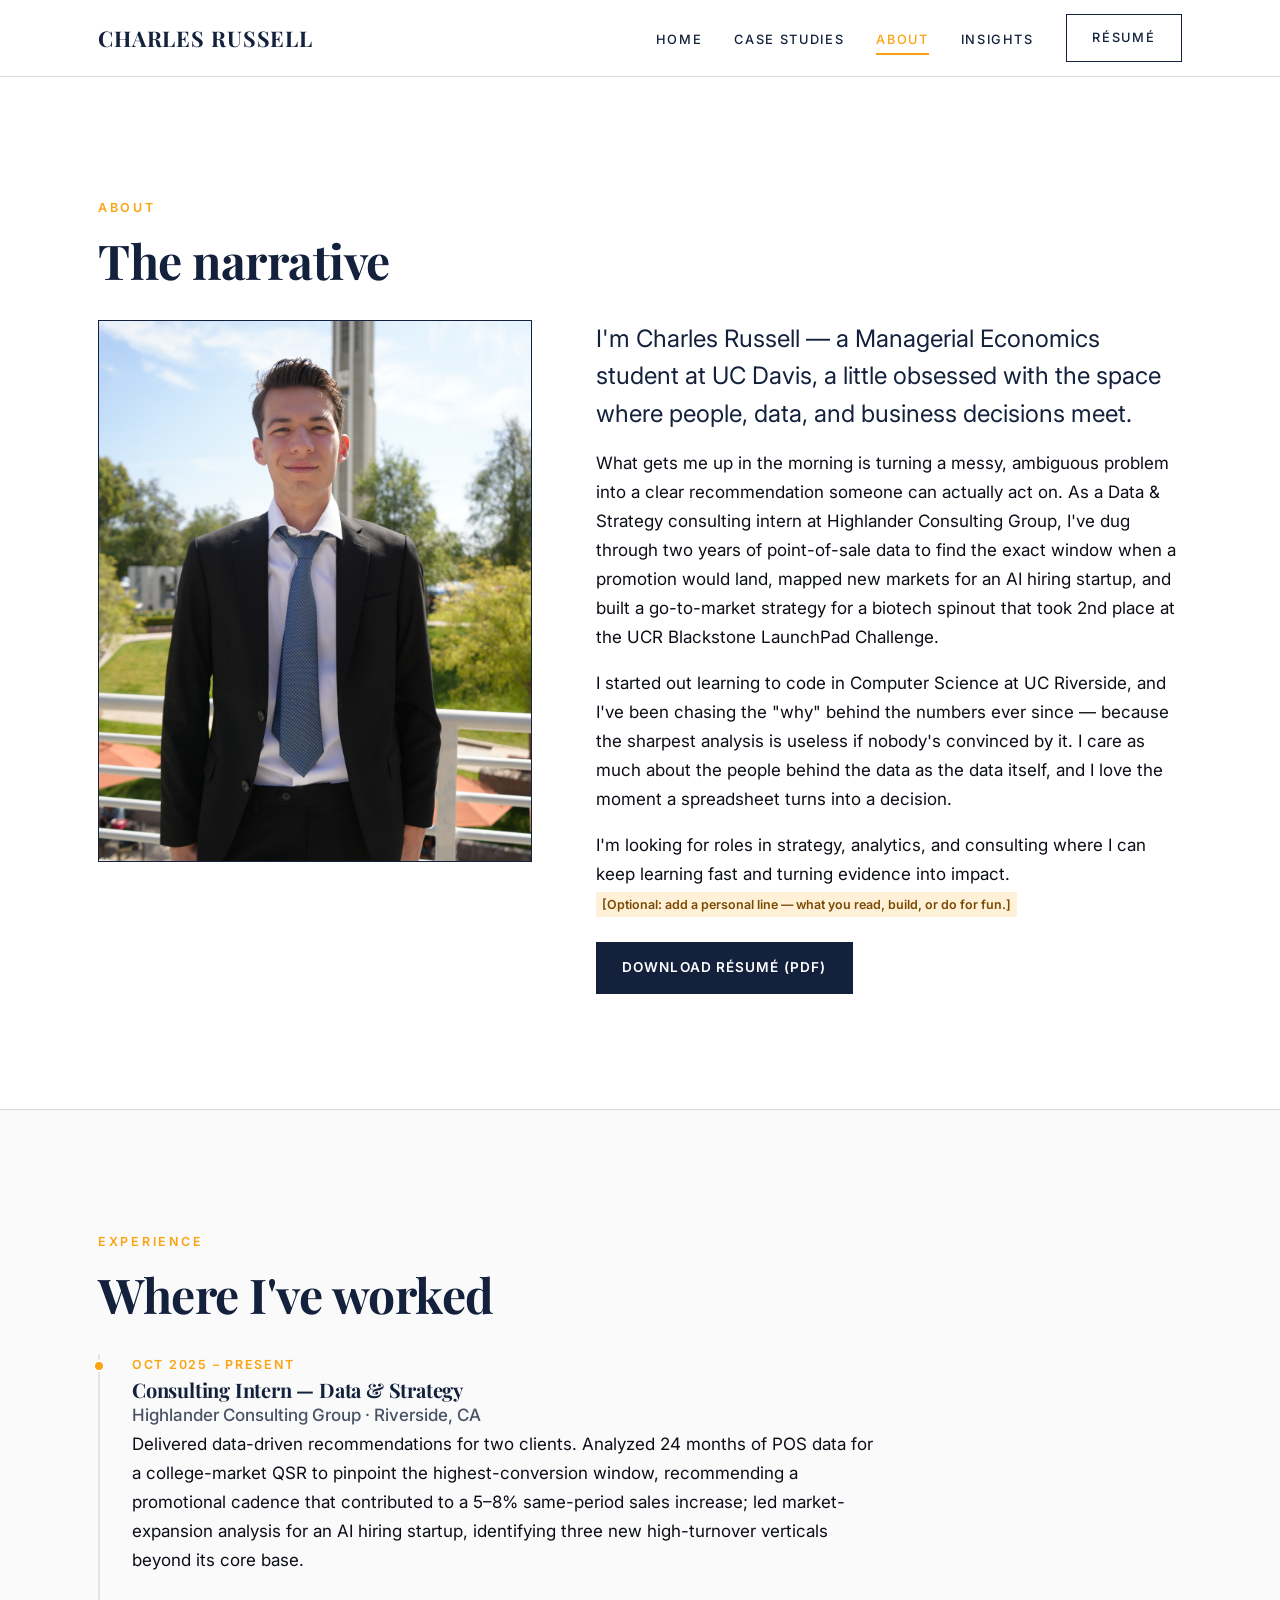
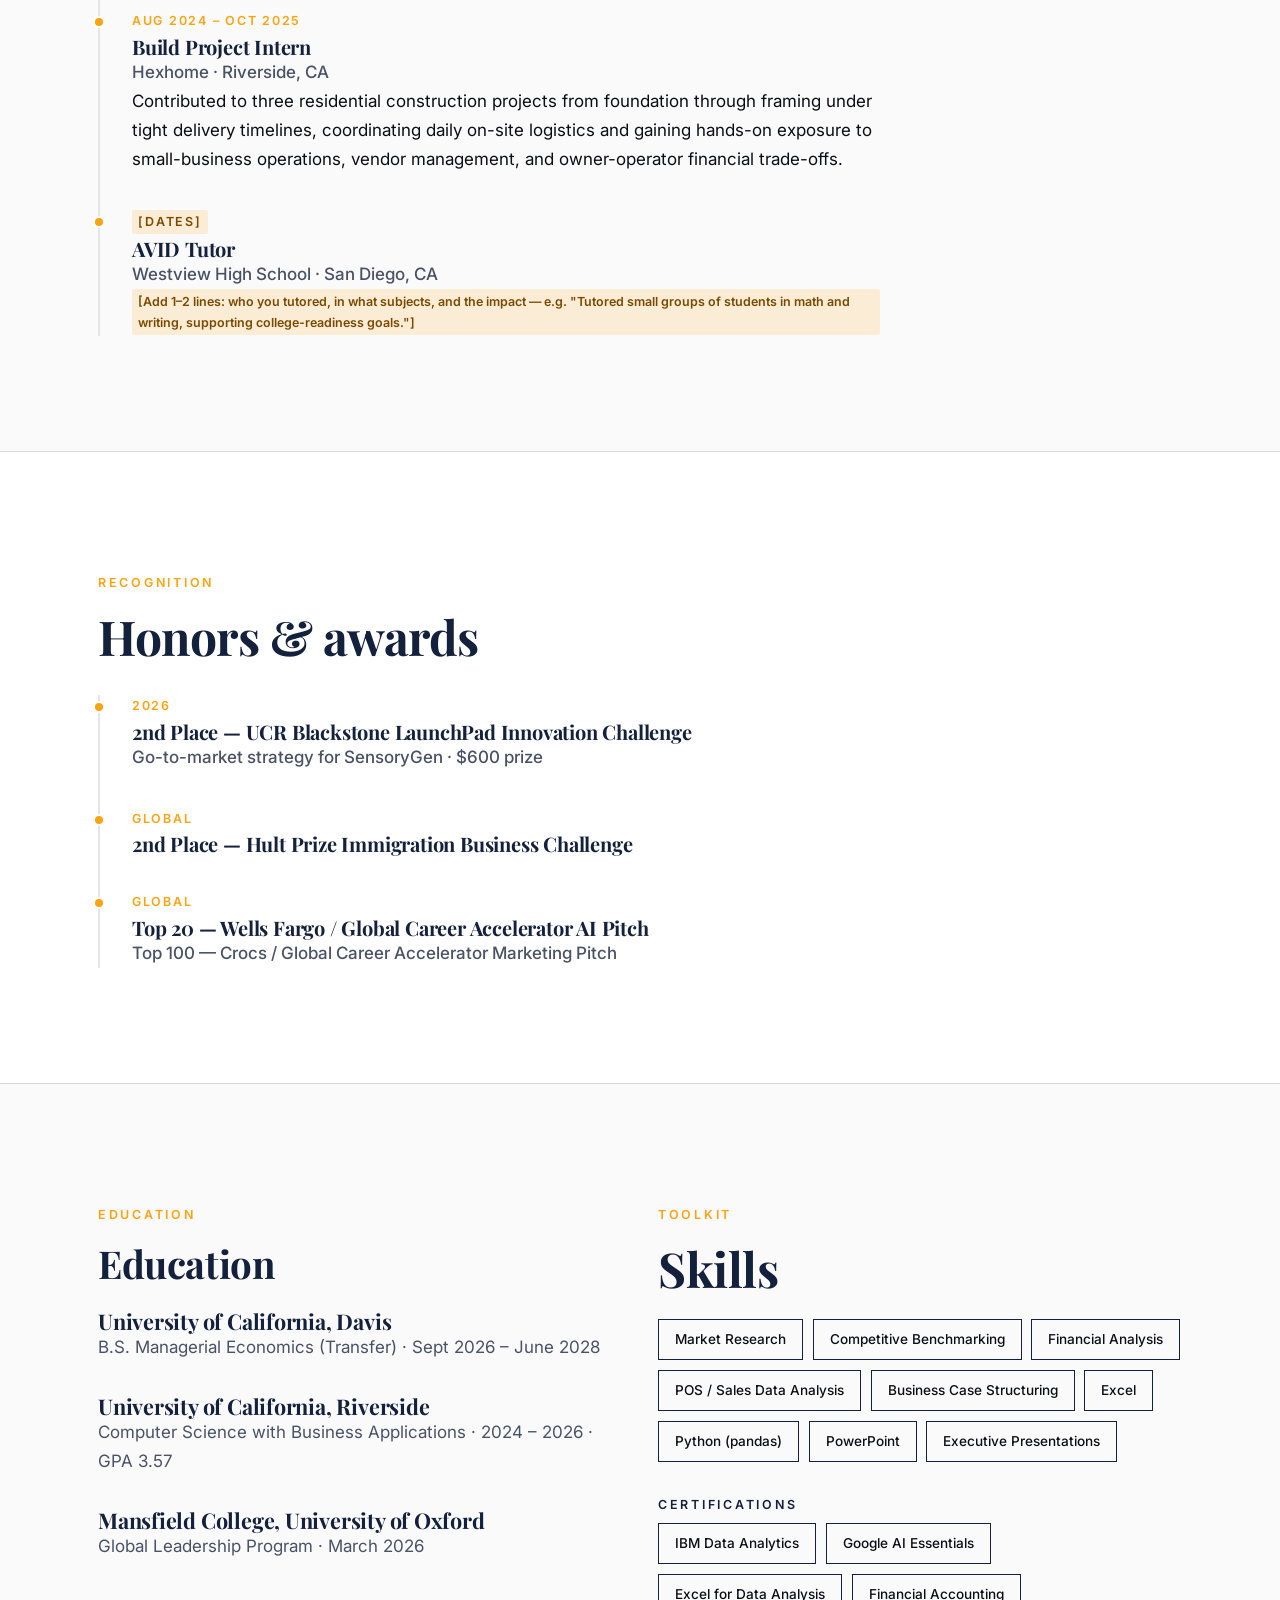
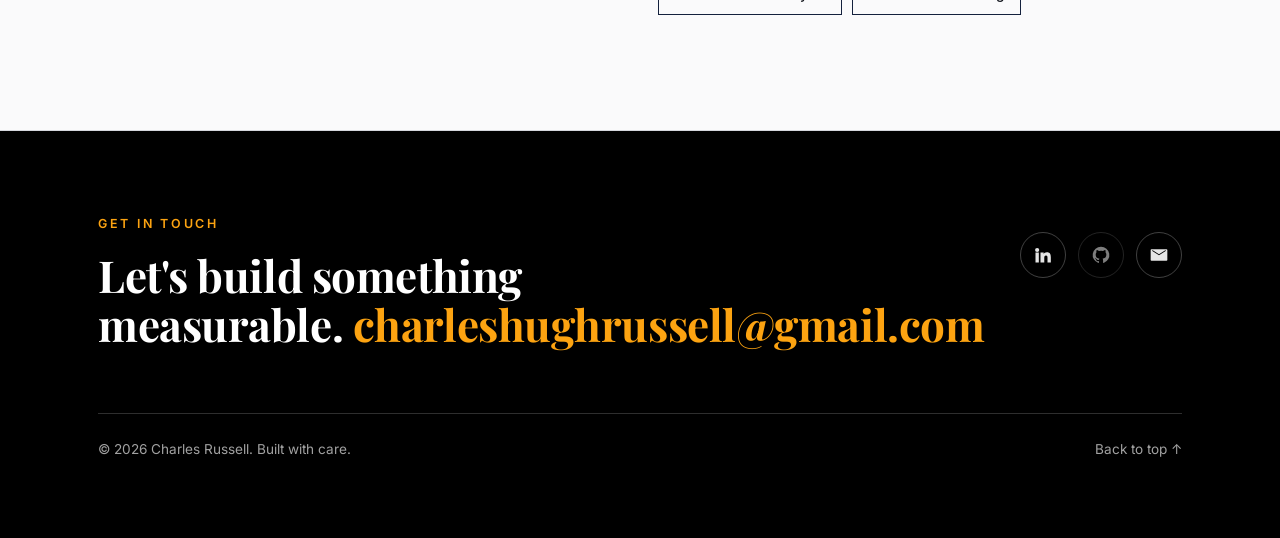
==== about.html @ db1b66bd "Build personal portfolio site Replace the GitHub Pages starter page with a multi-page personal portf" ====
<!doctype html>
<html lang="en">
<head>
  <meta charset="utf-8" />
  <meta name="viewport" content="width=device-width, initial-scale=1" />
  <title>About — Charles Russell</title>
  <meta name="description" content="The narrative behind Charles Russell: experience, education, honors, and skills across data and business strategy." />
  <link rel="preconnect" href="https://fonts.googleapis.com" />
  <link rel="preconnect" href="https://fonts.gstatic.com" crossorigin />
  <link href="https://fonts.googleapis.com/css2?family=Inter:wght@300;400;500;600;700&family=Playfair+Display:ital,wght@0,500;0,600;0,700;1,500;1,600&display=swap" rel="stylesheet" />
  <link rel="stylesheet" href="css/style.css" />
</head>
<body>
  <a class="skip-link" href="#main">Skip to content</a>

  <header class="site-header">
    <div class="container header-inner">
      <div class="site-title"><a href="index.html">Charles Russell</a></div>
      <button class="nav-toggle" aria-label="Toggle menu" aria-controls="main-nav" aria-expanded="false">
        <span></span><span></span><span></span>
      </button>
      <nav class="main-nav" id="main-nav" aria-label="Primary">
        <ul>
          <li><a href="index.html">Home</a></li>
          <li><a href="case-studies.html">Case Studies</a></li>
          <li><a href="about.html" aria-current="page">About</a></li>
          <li><a href="insights.html">Insights</a></li>
          <li><a class="btn btn--ghost" href="Charles-Russell-Resume.pdf" target="_blank" rel="noopener">Résumé</a></li>
        </ul>
      </nav>
    </div>
  </header>

  <main id="main">
    <section class="section">
      <div class="container">
        <span class="eyebrow">About</span>
        <h1 class="section-title">The narrative</h1>

        <div class="about-grid mt-4">
          <div class="about-photo">
            <img src="Headshot%20Image%20Website.JPG" alt="Portrait of Charles Russell" />
          </div>
          <div class="prose">
            <p class="lede">I'm Charles Russell — a Managerial Economics student at UC Davis, a little obsessed with the space where people, data, and business decisions meet.</p>
            <p>What gets me up in the morning is turning a messy, ambiguous problem into a clear recommendation someone can actually act on. As a Data &amp; Strategy consulting intern at Highlander Consulting Group, I've dug through two years of point-of-sale data to find the exact window when a promotion would land, mapped new markets for an AI hiring startup, and built a go-to-market strategy for a biotech spinout that took 2nd place at the UCR Blackstone LaunchPad Challenge.</p>
            <p>I started out learning to code in Computer Science at UC Riverside, and I've been chasing the "why" behind the numbers ever since — because the sharpest analysis is useless if nobody's convinced by it. I care as much about the people behind the data as the data itself, and I love the moment a spreadsheet turns into a decision.</p>
            <p>I'm looking for roles in strategy, analytics, and consulting where I can keep learning fast and turning evidence into impact. <span class="placeholder-note">[Optional: add a personal line — what you read, build, or do for fun.]</span></p>
            <div class="mt-3">
              <a class="btn" href="Charles-Russell-Resume.pdf" target="_blank" rel="noopener">Download Résumé (PDF)</a>
            </div>
          </div>
        </div>
      </div>
    </section>

    <!-- EXPERIENCE -->
    <section class="section section--alt">
      <div class="container">
        <span class="eyebrow">Experience</span>
        <h2 class="section-title">Where I've worked</h2>
        <div class="timeline mt-4">
          <div class="tl-item">
            <div class="tl-date">Oct 2025 – Present</div>
            <h3>Consulting Intern — Data &amp; Strategy</h3>
            <div class="org">Highlander Consulting Group · Riverside, CA</div>
            <p>Delivered data-driven recommendations for two clients. Analyzed 24 months of POS data for a college-market QSR to pinpoint the highest-conversion window, recommending a promotional cadence that contributed to a 5–8% same-period sales increase; led market-expansion analysis for an AI hiring startup, identifying three new high-turnover verticals beyond its core base.</p>
          </div>
          <div class="tl-item">
            <div class="tl-date">Aug 2024 – Oct 2025</div>
            <h3>Build Project Intern</h3>
            <div class="org">Hexhome · Riverside, CA</div>
            <p>Contributed to three residential construction projects from foundation through framing under tight delivery timelines, coordinating daily on-site logistics and gaining hands-on exposure to small-business operations, vendor management, and owner-operator financial trade-offs.</p>
          </div>
          <div class="tl-item">
            <div class="tl-date"><span class="placeholder-note">[Dates]</span></div>
            <h3>AVID Tutor</h3>
            <div class="org">Westview High School · San Diego, CA</div>
            <p><span class="placeholder-note">[Add 1–2 lines: who you tutored, in what subjects, and the impact — e.g. "Tutored small groups of students in math and writing, supporting college-readiness goals."]</span></p>
          </div>
        </div>
      </div>
    </section>

    <!-- HONORS -->
    <section class="section">
      <div class="container">
        <span class="eyebrow">Recognition</span>
        <h2 class="section-title">Honors &amp; awards</h2>
        <div class="timeline mt-4">
          <div class="tl-item">
            <div class="tl-date">2026</div>
            <h3>2nd Place — UCR Blackstone LaunchPad Innovation Challenge</h3>
            <div class="org">Go-to-market strategy for SensoryGen · $600 prize</div>
          </div>
          <div class="tl-item">
            <div class="tl-date">Global</div>
            <h3>2nd Place — Hult Prize Immigration Business Challenge</h3>
          </div>
          <div class="tl-item">
            <div class="tl-date">Global</div>
            <h3>Top 20 — Wells Fargo / Global Career Accelerator AI Pitch</h3>
            <div class="org">Top 100 — Crocs / Global Career Accelerator Marketing Pitch</div>
          </div>
        </div>
      </div>
    </section>

    <!-- EDUCATION + SKILLS -->
    <section class="section section--alt">
      <div class="container">
        <div class="grid-2">
          <div class="prose">
            <span class="eyebrow">Education</span>
            <h2 class="section-title">Education</h2>

            <h3 style="margin-top:1.5rem">University of California, Davis</h3>
            <p class="org" style="color:var(--muted)">B.S. Managerial Economics (Transfer) · Sept 2026 – June 2028</p>

            <h3>University of California, Riverside</h3>
            <p class="org" style="color:var(--muted)">Computer Science with Business Applications · 2024 – 2026 · GPA 3.57</p>

            <h3>Mansfield College, University of Oxford</h3>
            <p class="org" style="color:var(--muted)">Global Leadership Program · March 2026</p>
          </div>
          <div>
            <span class="eyebrow">Toolkit</span>
            <h2 class="section-title">Skills</h2>
            <div class="skills mt-3">
              <span class="skill-chip">Market Research</span>
              <span class="skill-chip">Competitive Benchmarking</span>
              <span class="skill-chip">Financial Analysis</span>
              <span class="skill-chip">POS / Sales Data Analysis</span>
              <span class="skill-chip">Business Case Structuring</span>
              <span class="skill-chip">Excel</span>
              <span class="skill-chip">Python (pandas)</span>
              <span class="skill-chip">PowerPoint</span>
              <span class="skill-chip">Executive Presentations</span>
            </div>
            <p class="eyebrow eyebrow--navy mt-4" style="margin-bottom:0.5rem">Certifications</p>
            <div class="skills">
              <span class="skill-chip">IBM Data Analytics</span>
              <span class="skill-chip">Google AI Essentials</span>
              <span class="skill-chip">Excel for Data Analysis</span>
              <span class="skill-chip">Financial Accounting</span>
            </div>
          </div>
        </div>
      </div>
    </section>
  </main>

  <footer class="site-footer">
    <div class="container">
      <div class="footer-top">
        <div class="footer-cta">
          <span class="eyebrow">Get in touch</span>
          <h2>Let's build something<br />measurable. <a href="mailto:charleshughrussell@gmail.com">charleshughrussell@gmail.com</a></h2>
        </div>
        <div>
          <nav class="social" aria-label="Social links">
            <a href="https://www.linkedin.com/in/charleshrussell" aria-label="LinkedIn" target="_blank" rel="noopener">
              <svg viewBox="0 0 24 24" fill="currentColor" aria-hidden="true"><path d="M4.98 3.5a2.5 2.5 0 1 1 0 5 2.5 2.5 0 0 1 0-5ZM3 9h4v12H3V9Zm6 0h3.8v1.7h.05c.53-1 1.83-2.05 3.77-2.05 4.03 0 4.78 2.65 4.78 6.1V21h-4v-5.4c0-1.29-.02-2.95-1.8-2.95-1.8 0-2.08 1.4-2.08 2.85V21H9V9Z"/></svg>
            </a>
            <span class="social-static" role="img" aria-label="GitHub">
              <svg viewBox="0 0 24 24" fill="currentColor" aria-hidden="true"><path d="M12 2a10 10 0 0 0-3.16 19.49c.5.09.68-.22.68-.48v-1.7c-2.78.6-3.37-1.34-3.37-1.34-.46-1.16-1.11-1.47-1.11-1.47-.91-.62.07-.6.07-.6 1 .07 1.53 1.03 1.53 1.03.9 1.53 2.34 1.09 2.91.83.09-.65.35-1.09.63-1.34-2.22-.25-4.55-1.11-4.55-4.94 0-1.09.39-1.98 1.03-2.68-.1-.25-.45-1.27.1-2.65 0 0 .84-.27 2.75 1.02a9.56 9.56 0 0 1 5 0c1.91-1.29 2.75-1.02 2.75-1.02.55 1.38.2 2.4.1 2.65.64.7 1.03 1.59 1.03 2.68 0 3.84-2.34 4.69-4.57 4.94.36.31.68.92.68 1.85v2.74c0 .27.18.58.69.48A10 10 0 0 0 12 2Z"/></svg>
            </span>
            <a href="mailto:charleshughrussell@gmail.com" aria-label="Email">
              <svg viewBox="0 0 24 24" fill="currentColor" aria-hidden="true"><path d="M3 5h18a1 1 0 0 1 1 1v12a1 1 0 0 1-1 1H3a1 1 0 0 1-1-1V6a1 1 0 0 1 1-1Zm9 7.4 8-5.2V6l-8 5.2L4 6v1.2l8 5.2Z"/></svg>
            </a>
          </nav>
        </div>
      </div>
      <div class="footer-bottom">
        <span>&copy; <span id="year">2026</span> Charles Russell. Built with care.</span>
        <a href="#main">Back to top &#8593;</a>
      </div>
    </div>
  </footer>

  <script src="js/main.js"></script>
  <script>document.getElementById("year").textContent = new Date().getFullYear();</script>
</body>
</html>
---- css/style.css ----
/* ============================================================
   PERSONAL WEBSITE — Design System
   Palette:  #000000 black · #14213D oxford navy · #FCA311 amber
             #E5E5E5 platinum · #FFFFFF white
   Type:     Playfair Display (headings) · Inter (body)
   Aesthetic: minimalist · high-contrast · 1px borders · whitespace
   ============================================================ */

/* ---------- Tokens ---------- */
:root {
  --black:    #000000;
  --navy:     #14213D;
  --amber:    #FCA311;
  --platinum: #E5E5E5;
  --white:    #FFFFFF;

  --ink:      #0B0E16;          /* body text */
  --muted:    #4A5266;          /* secondary text */
  --line:     rgba(20, 33, 61, 0.16);  /* hairline borders */
  --line-strong: var(--navy);
  --bg:       var(--white);
  --bg-alt:   #FAFAFB;

  --serif: "Playfair Display", Georgia, "Times New Roman", serif;
  --sans:  "Inter", -apple-system, BlinkMacSystemFont, "Segoe UI", Roboto, sans-serif;

  --container: 1180px;
  --gutter: clamp(1.25rem, 4vw, 3rem);

  --z-header: 50;
  --z-overlay: 40;

  --ease: cubic-bezier(0.22, 0.61, 0.36, 1);
}

/* ---------- Reset ---------- */
*, *::before, *::after { box-sizing: border-box; }
* { margin: 0; }
html { -webkit-text-size-adjust: 100%; scroll-behavior: smooth; }

body {
  font-family: var(--sans);
  font-size: 1.0625rem;
  line-height: 1.7;
  color: var(--ink);
  background: var(--bg);
  -webkit-font-smoothing: antialiased;
  text-rendering: optimizeLegibility;
}

img { display: block; max-width: 100%; height: auto; }
a { color: inherit; text-decoration: none; }

h1, h2, h3, h4 {
  font-family: var(--serif);
  color: var(--navy);
  line-height: 1.12;
  font-weight: 700;
  letter-spacing: -0.01em;
}

p { max-width: 68ch; }

::selection { background: var(--amber); color: var(--navy); }

/* ---------- Accessibility ---------- */
a:focus-visible,
button:focus-visible,
input:focus-visible,
.btn:focus-visible {
  outline: 2px solid var(--amber);
  outline-offset: 3px;
}

.skip-link {
  position: absolute;
  left: -999px;
  top: 0;
  background: var(--navy);
  color: var(--white);
  padding: 0.75rem 1.25rem;
  z-index: 100;
}
.skip-link:focus { left: 0; }

@media (prefers-reduced-motion: reduce) {
  *, *::before, *::after {
    animation-duration: 0.001ms !important;
    transition-duration: 0.001ms !important;
    scroll-behavior: auto !important;
  }
}

/* ---------- Layout ---------- */
.container {
  width: 100%;
  max-width: var(--container);
  margin-inline: auto;
  padding-inline: var(--gutter);
}

.section { padding-block: clamp(4rem, 9vw, 8rem); }
.section--tight { padding-block: clamp(3rem, 6vw, 5rem); }
.section--alt { background: var(--bg-alt); border-block: 1px solid var(--line); }

.eyebrow {
  font-family: var(--sans);
  font-size: 0.78rem;
  font-weight: 600;
  letter-spacing: 0.22em;
  text-transform: uppercase;
  color: var(--amber);
  margin-bottom: 1rem;
  display: inline-block;
}
.eyebrow--navy { color: var(--navy); }

.section-title { font-size: clamp(1.9rem, 4.2vw, 3rem); }
.section-intro { color: var(--muted); margin-top: 1rem; font-size: 1.125rem; }

.lede { font-size: clamp(1.15rem, 2.2vw, 1.5rem); line-height: 1.55; color: var(--navy); }

/* ---------- Buttons ---------- */
.btn {
  display: inline-flex;
  align-items: center;
  gap: 0.5rem;
  min-height: 48px;
  padding: 0.85rem 1.6rem;
  font-family: var(--sans);
  font-size: 0.85rem;
  font-weight: 600;
  letter-spacing: 0.08em;
  text-transform: uppercase;
  cursor: pointer;
  border: 1px solid var(--navy);
  background: var(--navy);
  color: var(--white);
  transition: background 0.2s var(--ease), color 0.2s var(--ease), border-color 0.2s var(--ease);
}
.btn:hover { background: var(--amber); border-color: var(--amber); color: var(--navy); }

.btn--ghost { background: transparent; color: var(--navy); }
.btn--ghost:hover { background: var(--navy); color: var(--white); border-color: var(--navy); }

.btn--on-dark { border-color: var(--white); background: transparent; color: var(--white); }
.btn--on-dark:hover { background: var(--amber); border-color: var(--amber); color: var(--navy); }

.text-link {
  font-weight: 600;
  color: var(--navy);
  border-bottom: 2px solid var(--amber);
  padding-bottom: 1px;
  transition: color 0.2s var(--ease);
}
.text-link:hover { color: var(--amber); }
.text-link::after { content: " \2192"; }

/* ============================================================
   HEADER / NAV
   ============================================================ */
.site-header {
  position: sticky;
  top: 0;
  z-index: var(--z-header);
  background: rgba(255, 255, 255, 0.9);
  backdrop-filter: saturate(140%) blur(10px);
  border-bottom: 1px solid var(--line);
}
.header-inner {
  display: flex;
  align-items: center;
  justify-content: space-between;
  gap: 2rem;
  min-height: 76px;
}
.site-title {
  font-family: var(--serif);
  font-size: 1.35rem;
  font-weight: 700;
  letter-spacing: 0.04em;
  text-transform: uppercase;
  color: var(--navy);
}
.site-title a { display: inline-block; }

.main-nav { display: flex; align-items: center; gap: clamp(1rem, 2.5vw, 2.25rem); }
.main-nav ul {
  list-style: none;
  display: flex;
  gap: clamp(1rem, 2.5vw, 2.25rem);
  padding: 0;
  align-items: center;
}
.main-nav a {
  font-size: 0.8rem;
  font-weight: 500;
  letter-spacing: 0.13em;
  text-transform: uppercase;
  color: var(--navy);
  padding-block: 0.5rem;
  position: relative;
  transition: color 0.2s var(--ease);
}
.main-nav a::after {
  content: "";
  position: absolute;
  left: 0; bottom: 0;
  width: 0; height: 2px;
  background: var(--amber);
  transition: width 0.22s var(--ease);
}
.main-nav a:hover::after,
.main-nav a[aria-current="page"]::after { width: 100%; }
.main-nav a[aria-current="page"] { color: var(--amber); }

.nav-toggle {
  display: none;
  flex-direction: column;
  justify-content: center;
  gap: 5px;
  width: 48px; height: 48px;
  background: transparent;
  border: 1px solid var(--line);
  cursor: pointer;
}
.nav-toggle span { display: block; height: 2px; width: 22px; margin-inline: auto; background: var(--navy); transition: transform 0.2s var(--ease), opacity 0.2s var(--ease); }

@media (max-width: 860px) {
  .nav-toggle { display: flex; }
  .main-nav {
    position: fixed;
    inset: 76px 0 auto 0;
    flex-direction: column;
    align-items: stretch;
    gap: 0;
    background: var(--white);
    border-bottom: 1px solid var(--line);
    padding: 1rem var(--gutter) 1.5rem;
    transform: translateY(-120%);
    transition: transform 0.28s var(--ease);
    z-index: var(--z-header);
  }
  .main-nav[data-open="true"] { transform: translateY(0); }
  .main-nav ul { flex-direction: column; align-items: stretch; gap: 0; width: 100%; }
  .main-nav li { border-bottom: 1px solid var(--line); }
  .main-nav a { display: block; padding: 1rem 0; }
  .main-nav .btn { margin-top: 1rem; justify-content: center; }
}

/* ============================================================
   HERO (photo-rich)
   ============================================================ */
.hero {
  position: relative;
  min-height: min(88vh, 820px);
  display: grid;
  place-items: center;
  text-align: center;
  color: var(--white);
  background:
    linear-gradient(180deg, rgba(20,33,61,0.72) 0%, rgba(0,0,0,0.78) 100%),
    url("../hero.jpg") center/cover no-repeat;
}
.hero-inner { padding-block: 5rem; max-width: 960px; }
.hero-wave { font-size: 1.5rem; letter-spacing: 0.6rem; margin-bottom: 1.25rem; }
.hero h1 {
  color: var(--white);
  font-size: clamp(2.6rem, 8vw, 6rem);
  letter-spacing: -0.02em;
  text-transform: uppercase;
}
.hero .descriptors { margin-top: 2rem; display: grid; gap: 1.1rem; }
.hero .descriptors p {
  max-width: none;
  font-family: var(--serif);
  font-style: italic;
  font-size: clamp(1rem, 2.4vw, 1.5rem);
  color: rgba(255,255,255,0.92);
}
.hero .descriptors .amber { color: var(--amber); font-style: normal; }
.hero-cta { margin-top: 2.75rem; display: flex; gap: 1rem; justify-content: center; flex-wrap: wrap; }
.scroll-cue {
  position: absolute;
  bottom: 1.5rem; left: 50%;
  transform: translateX(-50%);
  font-size: 0.7rem;
  letter-spacing: 0.25em;
  text-transform: uppercase;
  color: rgba(255,255,255,0.7);
}

/* ============================================================
   IMPACT RIBBON (metrics)
   ============================================================ */
.impact {
  background: var(--navy);
  color: var(--white);
}
.impact-grid {
  display: grid;
  grid-template-columns: repeat(3, 1fr);
}
.impact-item {
  padding: clamp(2.25rem, 5vw, 3.5rem) clamp(1rem, 3vw, 2.5rem);
  text-align: center;
  border-left: 1px solid rgba(255,255,255,0.16);
}
.impact-item:first-child { border-left: 0; }
.impact-num {
  font-family: var(--serif);
  font-size: clamp(2.4rem, 6vw, 3.6rem);
  font-weight: 700;
  color: var(--amber);
  line-height: 1;
}
.impact-label {
  margin-top: 0.75rem;
  font-size: 0.8rem;
  letter-spacing: 0.14em;
  text-transform: uppercase;
  color: rgba(255,255,255,0.85);
}
@media (max-width: 680px) {
  .impact-grid { grid-template-columns: 1fr; }
  .impact-item { border-left: 0; border-top: 1px solid rgba(255,255,255,0.16); }
  .impact-item:first-child { border-top: 0; }
}

/* ============================================================
   PROJECT GRID
   ============================================================ */
.grid-2 { display: grid; grid-template-columns: repeat(2, 1fr); gap: clamp(1.5rem, 3vw, 2.25rem); }
.grid-3 { display: grid; grid-template-columns: repeat(3, 1fr); gap: clamp(1.5rem, 3vw, 2.25rem); }

.card {
  display: flex;
  flex-direction: column;
  border: 1px solid var(--line-strong);
  background: var(--white);
  transition: transform 0.25s var(--ease), box-shadow 0.25s var(--ease);
}
.card:hover { transform: translateY(-4px); box-shadow: 10px 10px 0 var(--navy); }
.card-media { aspect-ratio: 16 / 10; overflow: hidden; border-bottom: 1px solid var(--line-strong); }
.card-media img { width: 100%; height: 100%; object-fit: cover; transition: transform 0.4s var(--ease); }
.card:hover .card-media img { transform: scale(1.04); }
.card-body { padding: clamp(1.5rem, 3vw, 2.25rem); display: flex; flex-direction: column; gap: 0.75rem; flex: 1; }
.card-tag {
  font-size: 0.72rem; font-weight: 600; letter-spacing: 0.16em; text-transform: uppercase;
  color: var(--amber);
}
.card-title { font-size: 1.5rem; }
.card-outcome { color: var(--muted); }
.card-foot { margin-top: auto; padding-top: 0.5rem; }

@media (max-width: 720px) {
  .grid-2, .grid-3 { grid-template-columns: 1fr; }
}

/* Section header w/ link on the right */
.section-head {
  display: flex;
  align-items: flex-end;
  justify-content: space-between;
  gap: 1.5rem;
  margin-bottom: clamp(2rem, 4vw, 3rem);
  flex-wrap: wrap;
}

/* ============================================================
   FOOTER
   ============================================================ */
.site-footer {
  background: var(--black);
  color: var(--platinum);
  padding-block: clamp(3rem, 6vw, 5rem);
}
.footer-top { display: flex; justify-content: space-between; gap: 2rem; flex-wrap: wrap; align-items: flex-start; }
.footer-cta h2 { color: var(--white); font-size: clamp(1.8rem, 4vw, 2.75rem); }
.footer-cta a { color: var(--amber); }
.social { display: flex; gap: 0.75rem; margin-top: 1.5rem; }
.social a,
.social .social-static {
  display: grid; place-items: center;
  width: 46px; height: 46px;
  border: 1px solid rgba(255,255,255,0.25);
  border-radius: 50%;
  color: var(--platinum);
  transition: background 0.2s var(--ease), color 0.2s var(--ease), border-color 0.2s var(--ease);
}
.social a:hover { background: var(--amber); border-color: var(--amber); color: var(--navy); }
.social .social-static { opacity: 0.55; }  /* icon shown, not linked */
.social svg { width: 20px; height: 20px; }
.footer-bottom {
  margin-top: clamp(2.5rem, 5vw, 4rem);
  padding-top: 1.5rem;
  border-top: 1px solid rgba(255,255,255,0.18);
  display: flex; justify-content: space-between; gap: 1rem; flex-wrap: wrap;
  font-size: 0.85rem; color: rgba(229,229,229,0.7);
}

/* ============================================================
   CASE STUDY (McKinsey-deck format)
   ============================================================ */
.cs-hero { background: var(--navy); color: var(--white); padding-block: clamp(3.5rem, 7vw, 6rem); }
.cs-hero .eyebrow { color: var(--amber); }
.cs-hero h1 { color: var(--white); font-size: clamp(2.2rem, 5.5vw, 4rem); max-width: 18ch; }
.cs-hero .lede { color: rgba(255, 255, 255, 0.9); }  /* override navy .lede so it reads on the dark header */
.cs-meta {
  margin-top: 2.5rem;
  display: grid;
  grid-template-columns: repeat(4, 1fr);
  border-top: 1px solid rgba(255,255,255,0.2);
}
.cs-meta div { padding: 1.5rem 1.25rem 0 0; border-right: 1px solid rgba(255,255,255,0.12); padding-left: 1.25rem; }
.cs-meta div:first-child { padding-left: 0; }
.cs-meta div:last-child { border-right: 0; }
.cs-meta dt { font-size: 0.72rem; letter-spacing: 0.16em; text-transform: uppercase; color: var(--amber); }
.cs-meta dd { margin: 0.4rem 0 0; font-weight: 500; }
@media (max-width: 720px) {
  .cs-meta { grid-template-columns: 1fr 1fr; }
  .cs-meta div { border-right: 0; padding-left: 0; }
}

.exec-summary {
  border: 1px solid var(--line-strong);
  border-left: 4px solid var(--amber);
  background: var(--bg-alt);
  padding: clamp(1.75rem, 4vw, 2.75rem);
}
.exec-summary .eyebrow { color: var(--navy); }

.prose h2 { font-size: clamp(1.6rem, 3.6vw, 2.4rem); margin-top: 0; }
.prose h3 { font-size: 1.35rem; margin-top: 2rem; }
.prose p + p { margin-top: 1.1rem; }
.prose ul { margin: 1rem 0; padding-left: 1.25rem; }
.prose li { margin-bottom: 0.6rem; }
.cs-block { margin-top: clamp(3rem, 6vw, 5rem); }

/* Phase timeline */
.phases { display: grid; grid-template-columns: repeat(3, 1fr); gap: 0; border: 1px solid var(--line-strong); }
.phase { padding: clamp(1.5rem, 3vw, 2rem); border-right: 1px solid var(--line-strong); position: relative; }
.phase:last-child { border-right: 0; }
.phase-num {
  font-family: var(--serif); font-size: 2rem; color: var(--amber); line-height: 1;
}
.phase h4 { margin-top: 0.5rem; font-size: 1.1rem; }
.phase p { font-size: 0.95rem; color: var(--muted); margin-top: 0.4rem; }
@media (max-width: 720px) {
  .phases { grid-template-columns: 1fr; }
  .phase { border-right: 0; border-bottom: 1px solid var(--line-strong); }
  .phase:last-child { border-bottom: 0; }
}

/* Insight: side-by-side data + recommendation */
.split { display: grid; grid-template-columns: 1fr 1fr; gap: clamp(1.5rem, 4vw, 3rem); align-items: center; }
.split--reverse > :first-child { order: 2; }
.data-figure {
  border: 1px solid var(--line-strong);
  background: var(--bg-alt);
  padding: 1.5rem;
}
.data-figure figcaption { margin-top: 1rem; font-size: 0.85rem; color: var(--muted); text-align: center; }
@media (max-width: 760px) {
  .split { grid-template-columns: 1fr; }
  .split--reverse > :first-child { order: 0; }
}

/* Simple CSS bar chart (placeholder data viz) */
.bars { display: flex; align-items: flex-end; gap: 0.9rem; height: 200px; }
.bars .bar { flex: 1; background: var(--platinum); position: relative; display: flex; align-items: flex-end; justify-content: center; }
.bars .bar > span { position: absolute; top: -1.5rem; font-size: 0.8rem; font-weight: 600; color: var(--navy); }
.bars .bar small { padding-bottom: 0.4rem; font-size: 0.7rem; color: var(--muted); }
.bars .bar.is-key { background: var(--amber); }

/* ============================================================
   ABOUT
   ============================================================ */
.about-grid { display: grid; grid-template-columns: 0.85fr 1.15fr; gap: clamp(2rem, 5vw, 4rem); align-items: start; }
.about-photo { border: 1px solid var(--line-strong); }
.about-photo img { width: 100%; aspect-ratio: 4/5; object-fit: cover; }
@media (max-width: 820px) { .about-grid { grid-template-columns: 1fr; } .about-photo { max-width: 360px; } }

.timeline { border-left: 2px solid var(--platinum); padding-left: 2rem; display: grid; gap: 2.25rem; }
.tl-item { position: relative; }
.tl-item::before {
  content: ""; position: absolute; left: calc(-2rem - 7px); top: 6px;
  width: 12px; height: 12px; background: var(--amber); border-radius: 50%; border: 2px solid var(--white);
}
.tl-date { font-size: 0.78rem; letter-spacing: 0.14em; text-transform: uppercase; color: var(--amber); font-weight: 600; }
.tl-item h3 { font-size: 1.25rem; margin-top: 0.25rem; }
.tl-item .org { color: var(--muted); font-weight: 500; }

.skills { display: flex; flex-wrap: wrap; gap: 0.6rem; }
.skill-chip {
  border: 1px solid var(--line-strong);
  padding: 0.5rem 1rem;
  font-size: 0.85rem;
  font-weight: 500;
}

/* ============================================================
   INSIGHTS / BLOG
   ============================================================ */
.post-list { display: grid; gap: 0; border-top: 1px solid var(--line-strong); }
.post {
  display: grid;
  grid-template-columns: 180px 1fr auto;
  gap: 2rem;
  align-items: baseline;
  padding: clamp(1.75rem, 4vw, 2.5rem) 0;
  border-bottom: 1px solid var(--line-strong);
  transition: padding-left 0.22s var(--ease);
}
.post:hover { padding-left: 0.75rem; }
.post-date { font-size: 0.8rem; letter-spacing: 0.1em; text-transform: uppercase; color: var(--amber); font-weight: 600; }
.post h3 { font-size: clamp(1.3rem, 3vw, 1.9rem); }
.post p { color: var(--muted); margin-top: 0.5rem; }
.post-arrow { font-size: 1.5rem; color: var(--navy); }
@media (max-width: 720px) {
  .post { grid-template-columns: 1fr; gap: 0.5rem; }
  .post-arrow { display: none; }
}

/* ---------- Helpers ---------- */
.center { text-align: center; }
.mt-1 { margin-top: 0.5rem; } .mt-2 { margin-top: 1rem; } .mt-3 { margin-top: 1.5rem; } .mt-4 { margin-top: 2rem; }
.measure { max-width: 60ch; }
.placeholder-note {
  display: inline-block;
  background: rgba(252,163,17,0.16);
  color: #7a4a00;
  font-size: 0.78rem;
  font-weight: 600;
  padding: 0.1rem 0.4rem;
  border-radius: 2px;
}
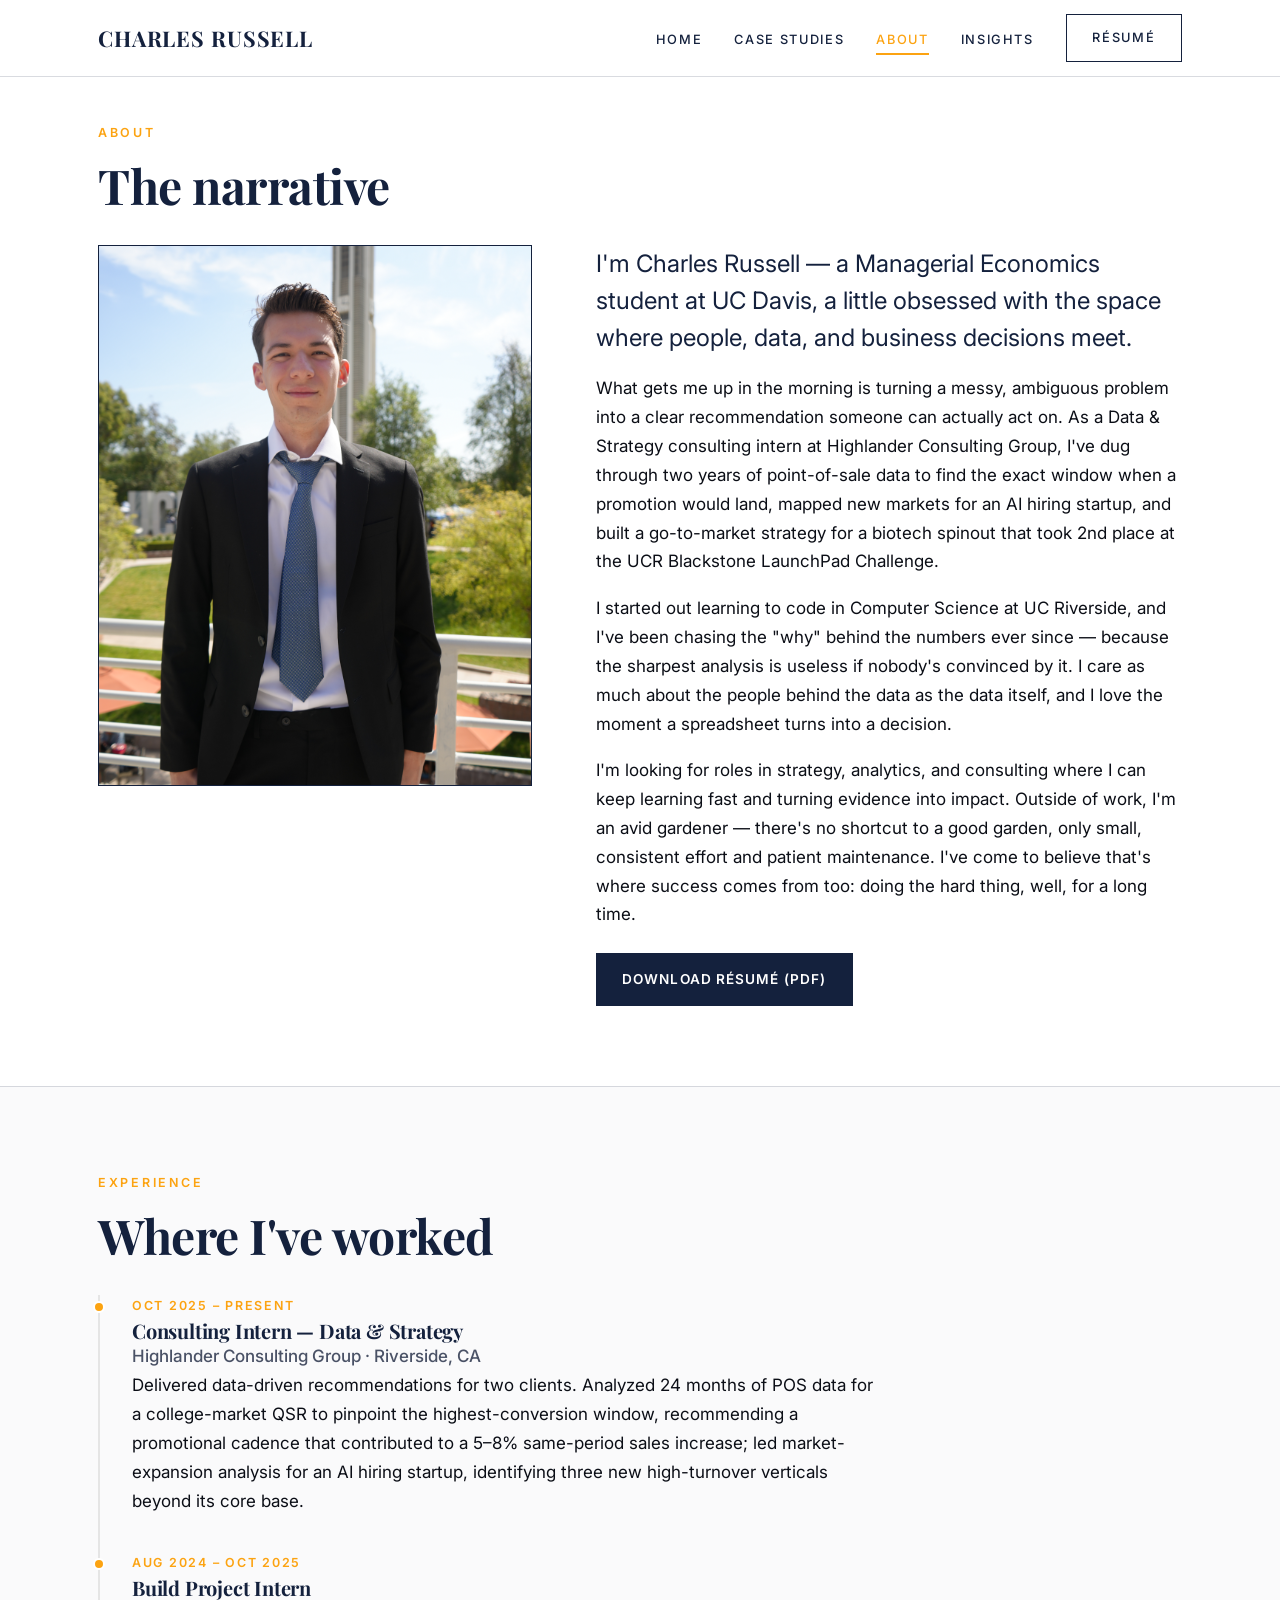
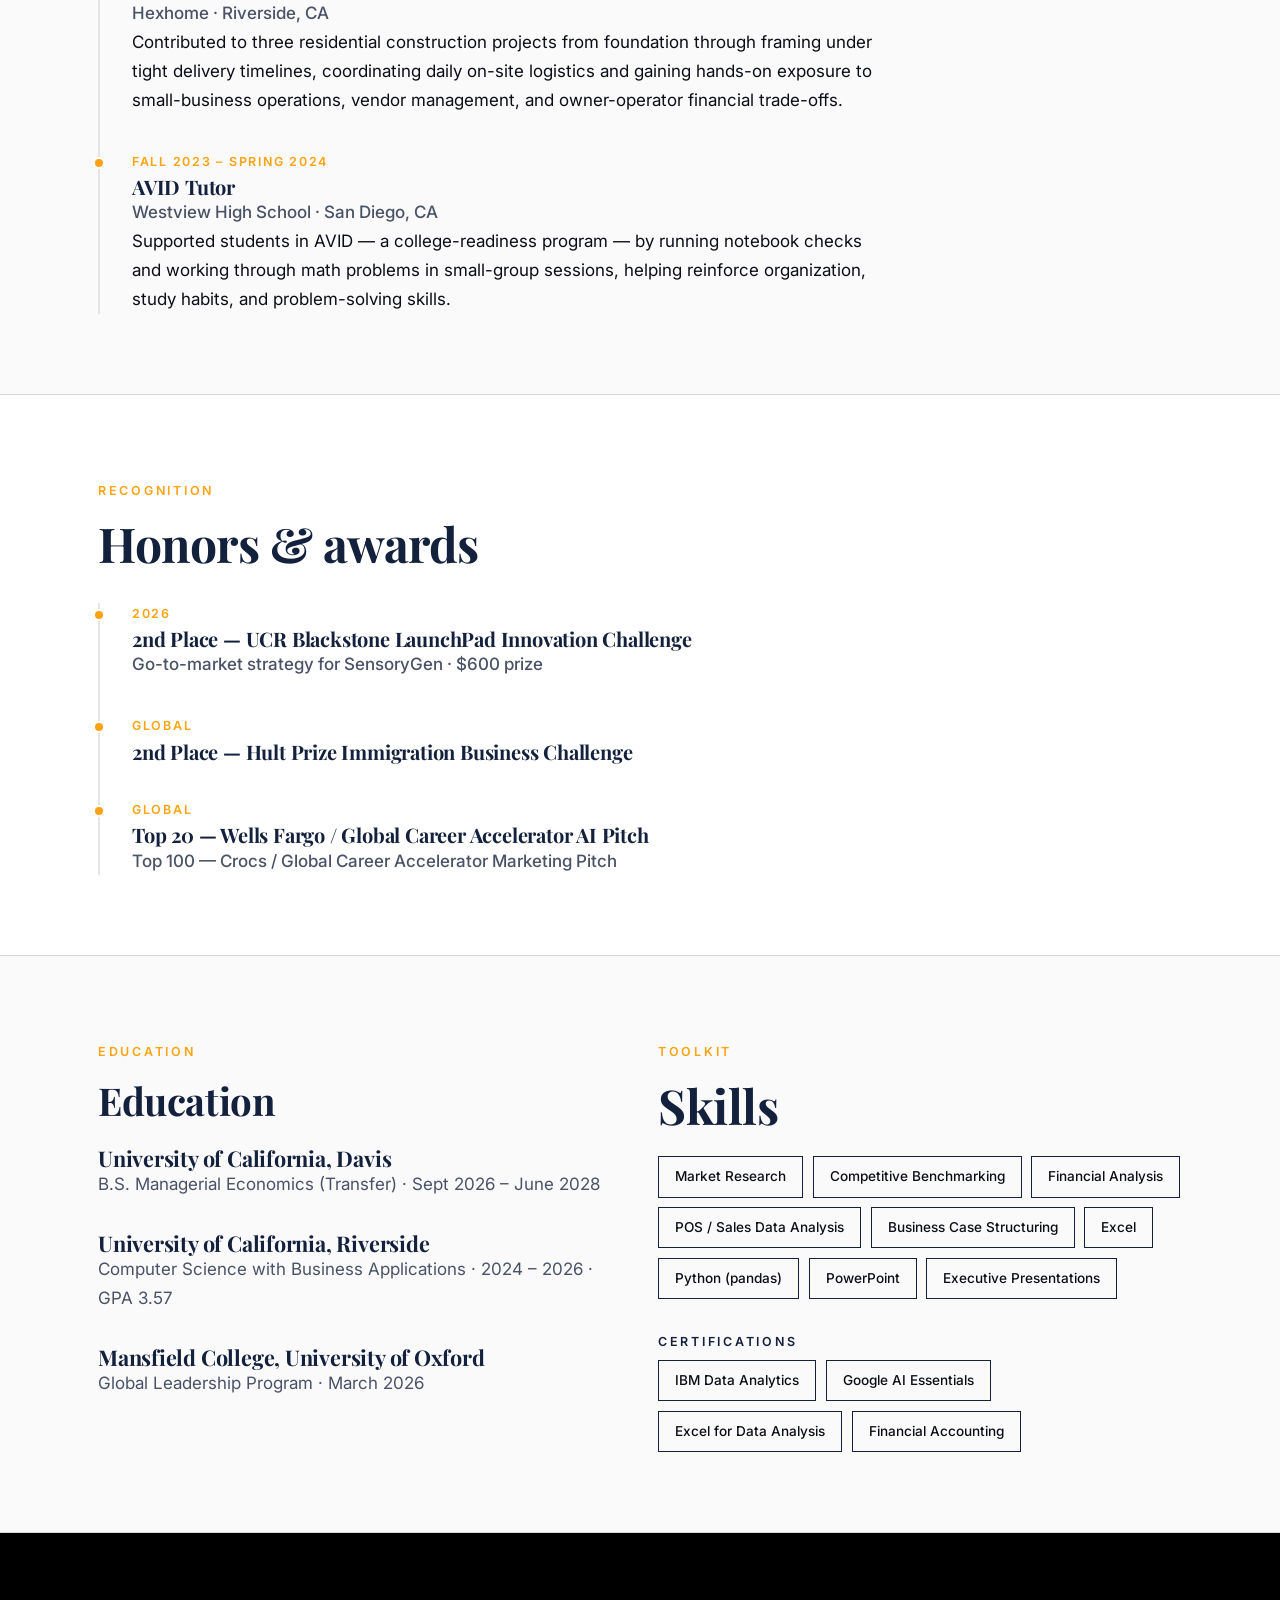
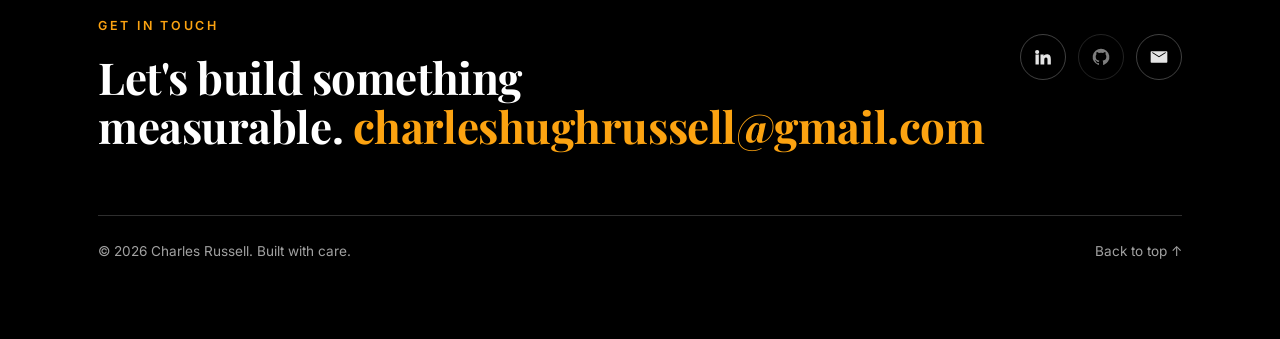
==== commit 00976cec: "Add Sensiply case study, project thumbnails, and content/spacing polish - Sensiply case study fully " ====
--- a/about.html
+++ b/about.html
@@ -32,7 +32,7 @@
   </header>
 
   <main id="main">
-    <section class="section">
+    <section class="section" style="padding-top:2.5rem">
       <div class="container">
         <span class="eyebrow">About</span>
         <h1 class="section-title">The narrative</h1>
@@ -45,7 +45,7 @@
             <p class="lede">I'm Charles Russell — a Managerial Economics student at UC Davis, a little obsessed with the space where people, data, and business decisions meet.</p>
             <p>What gets me up in the morning is turning a messy, ambiguous problem into a clear recommendation someone can actually act on. As a Data &amp; Strategy consulting intern at Highlander Consulting Group, I've dug through two years of point-of-sale data to find the exact window when a promotion would land, mapped new markets for an AI hiring startup, and built a go-to-market strategy for a biotech spinout that took 2nd place at the UCR Blackstone LaunchPad Challenge.</p>
             <p>I started out learning to code in Computer Science at UC Riverside, and I've been chasing the "why" behind the numbers ever since — because the sharpest analysis is useless if nobody's convinced by it. I care as much about the people behind the data as the data itself, and I love the moment a spreadsheet turns into a decision.</p>
-            <p>I'm looking for roles in strategy, analytics, and consulting where I can keep learning fast and turning evidence into impact. <span class="placeholder-note">[Optional: add a personal line — what you read, build, or do for fun.]</span></p>
+            <p>I'm looking for roles in strategy, analytics, and consulting where I can keep learning fast and turning evidence into impact. Outside of work, I'm an avid gardener — there's no shortcut to a good garden, only small, consistent effort and patient maintenance. I've come to believe that's where success comes from too: doing the hard thing, well, for a long time.</p>
             <div class="mt-3">
               <a class="btn" href="Charles-Russell-Resume.pdf" target="_blank" rel="noopener">Download Résumé (PDF)</a>
             </div>
@@ -73,10 +73,10 @@
             <p>Contributed to three residential construction projects from foundation through framing under tight delivery timelines, coordinating daily on-site logistics and gaining hands-on exposure to small-business operations, vendor management, and owner-operator financial trade-offs.</p>
           </div>
           <div class="tl-item">
-            <div class="tl-date"><span class="placeholder-note">[Dates]</span></div>
+            <div class="tl-date">Fall 2023 – Spring 2024</div>
             <h3>AVID Tutor</h3>
             <div class="org">Westview High School · San Diego, CA</div>
-            <p><span class="placeholder-note">[Add 1–2 lines: who you tutored, in what subjects, and the impact — e.g. "Tutored small groups of students in math and writing, supporting college-readiness goals."]</span></p>
+            <p>Supported students in AVID — a college-readiness program — by running notebook checks and working through math problems in small-group sessions, helping reinforce organization, study habits, and problem-solving skills.</p>
           </div>
         </div>
       </div>
--- a/css/style.css
+++ b/css/style.css
@@ -99,7 +99,7 @@
   padding-inline: var(--gutter);
 }
 
-.section { padding-block: clamp(4rem, 9vw, 8rem); }
+.section { padding-block: clamp(3rem, 7vw, 5rem); }
 .section--tight { padding-block: clamp(3rem, 6vw, 5rem); }
 .section--alt { background: var(--bg-alt); border-block: 1px solid var(--line); }
 
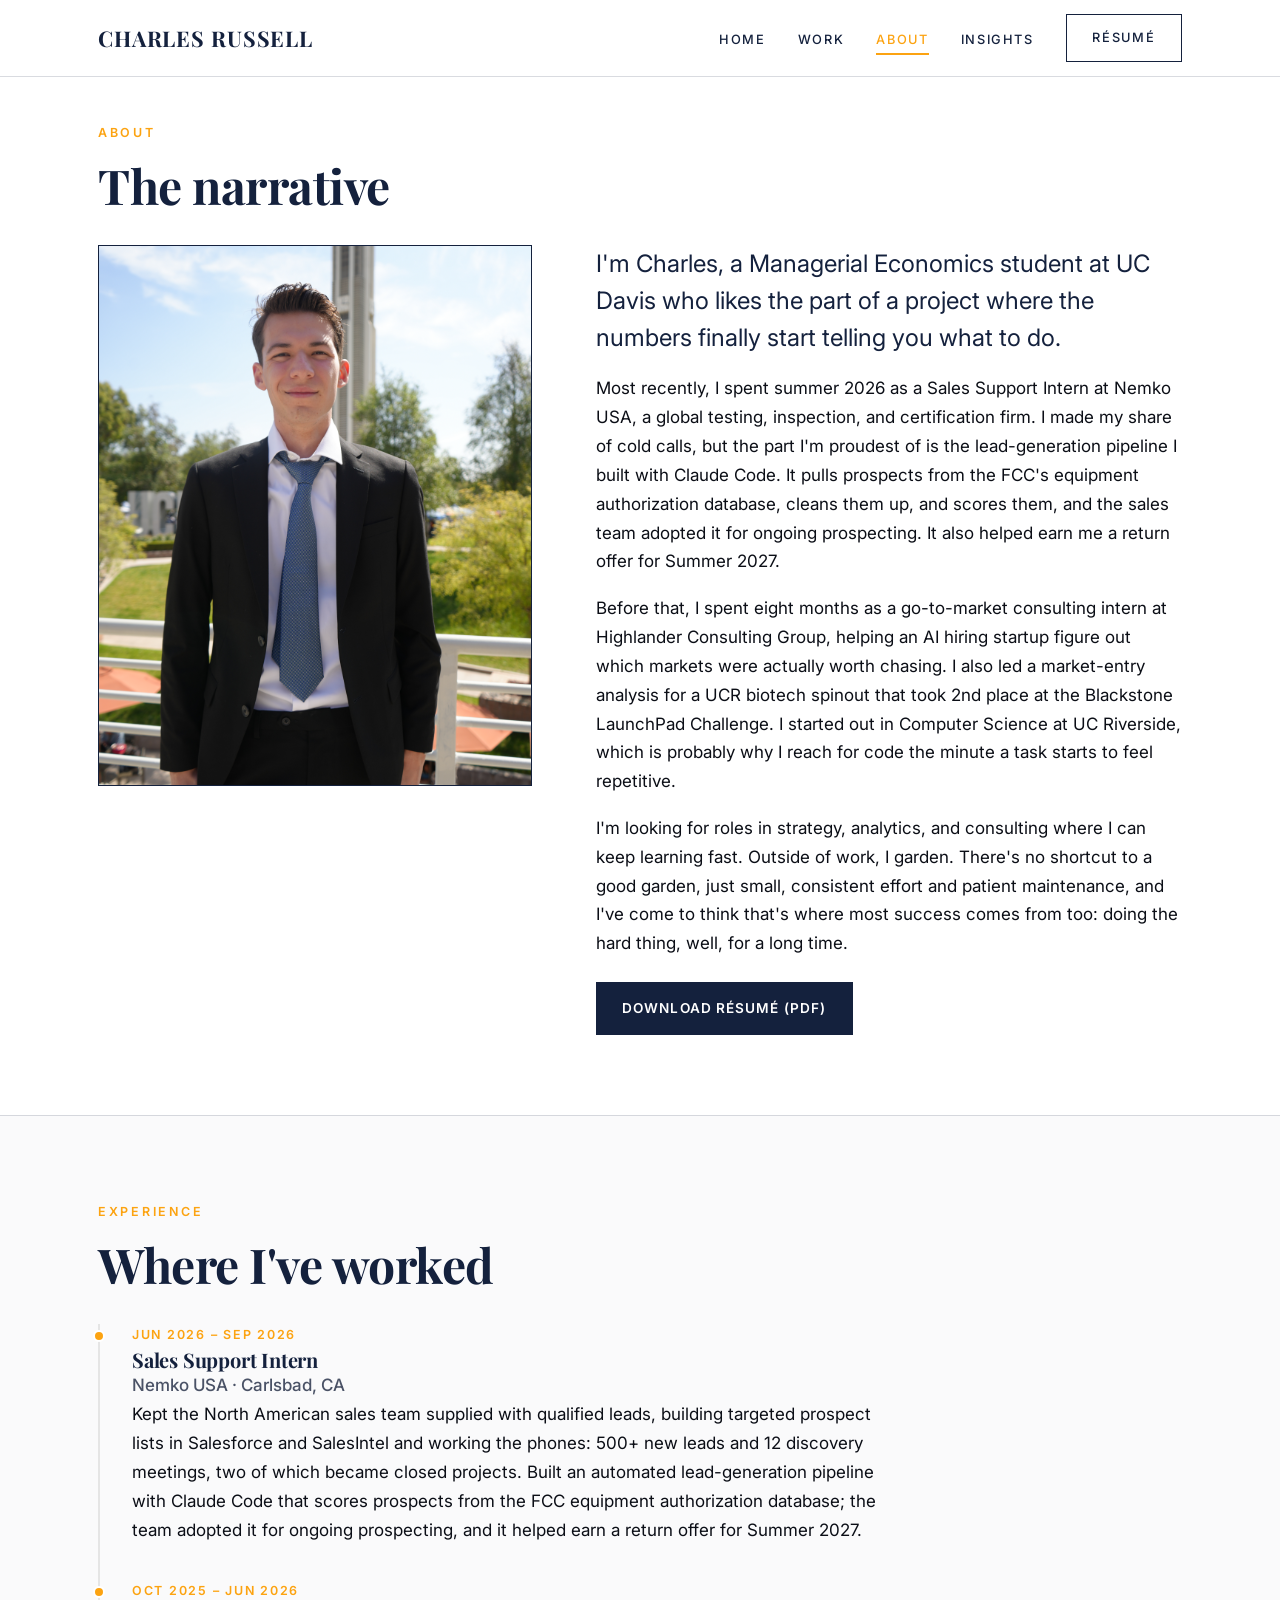
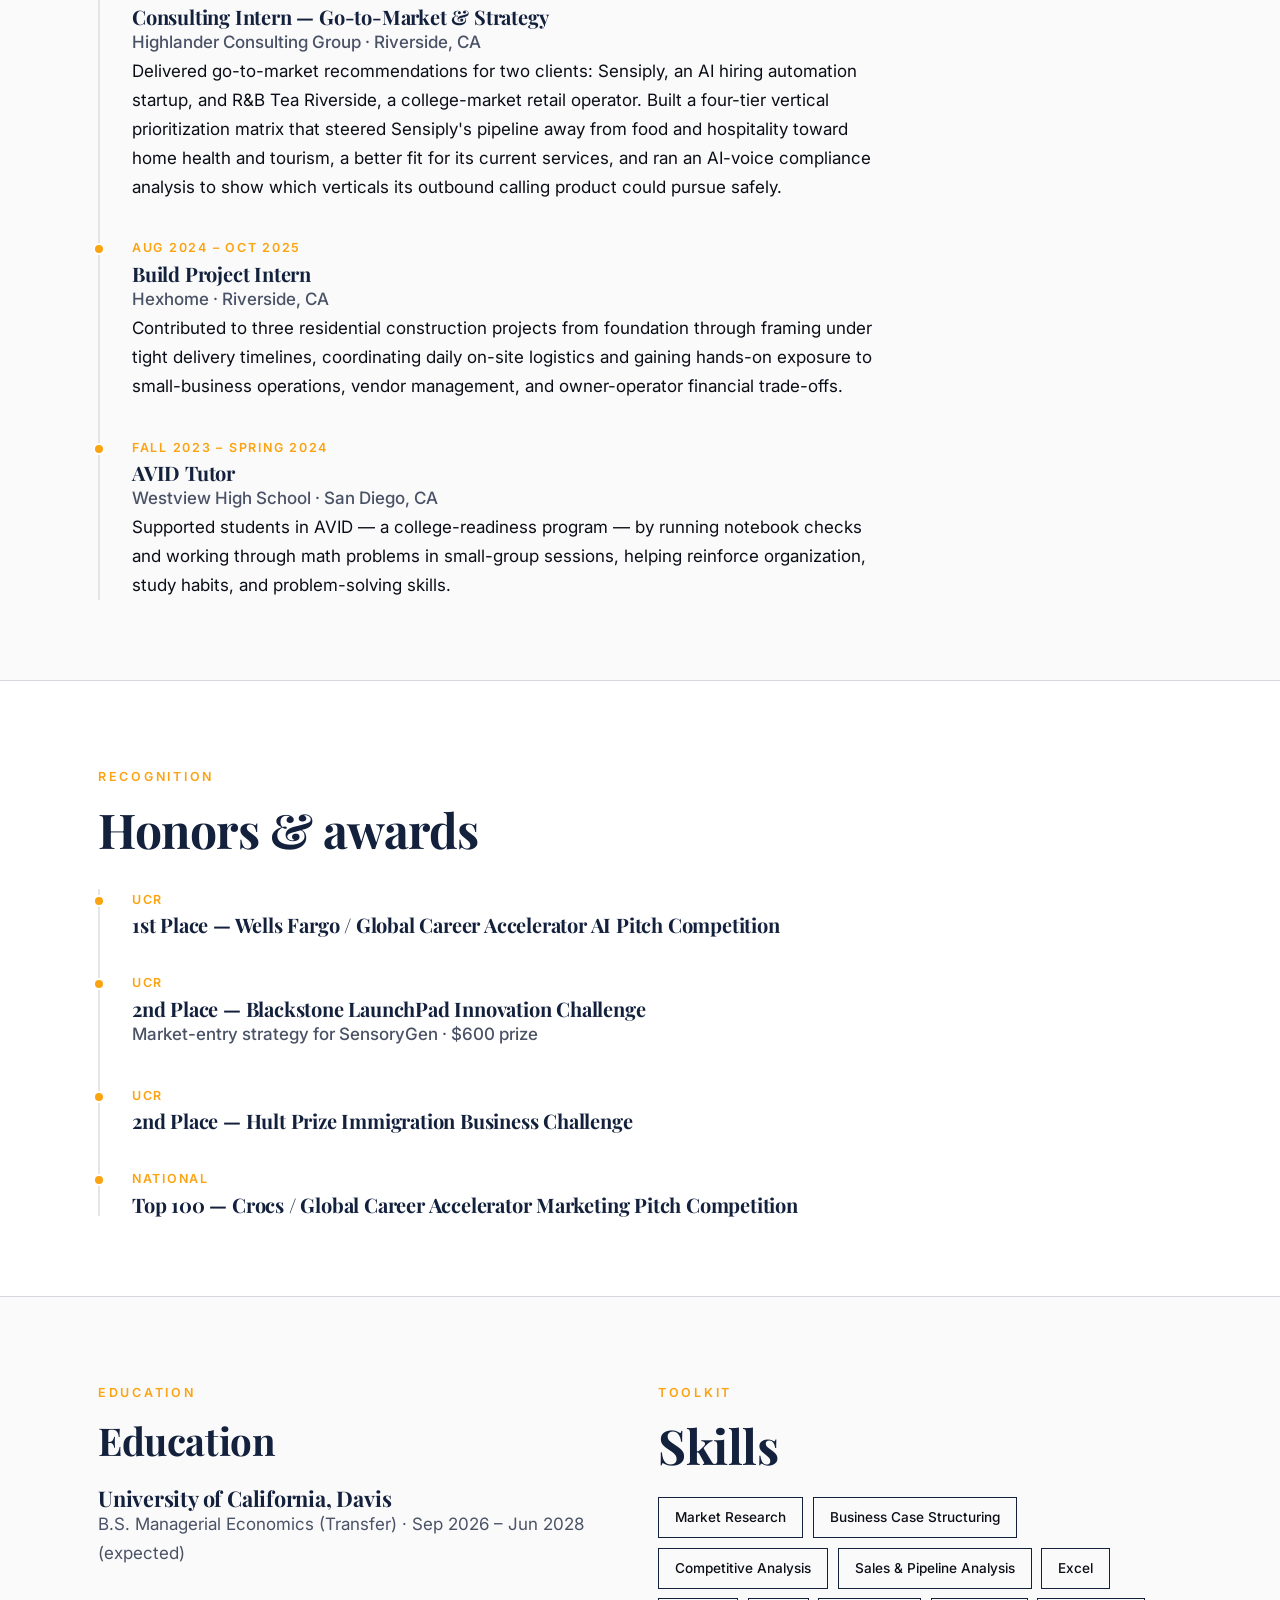
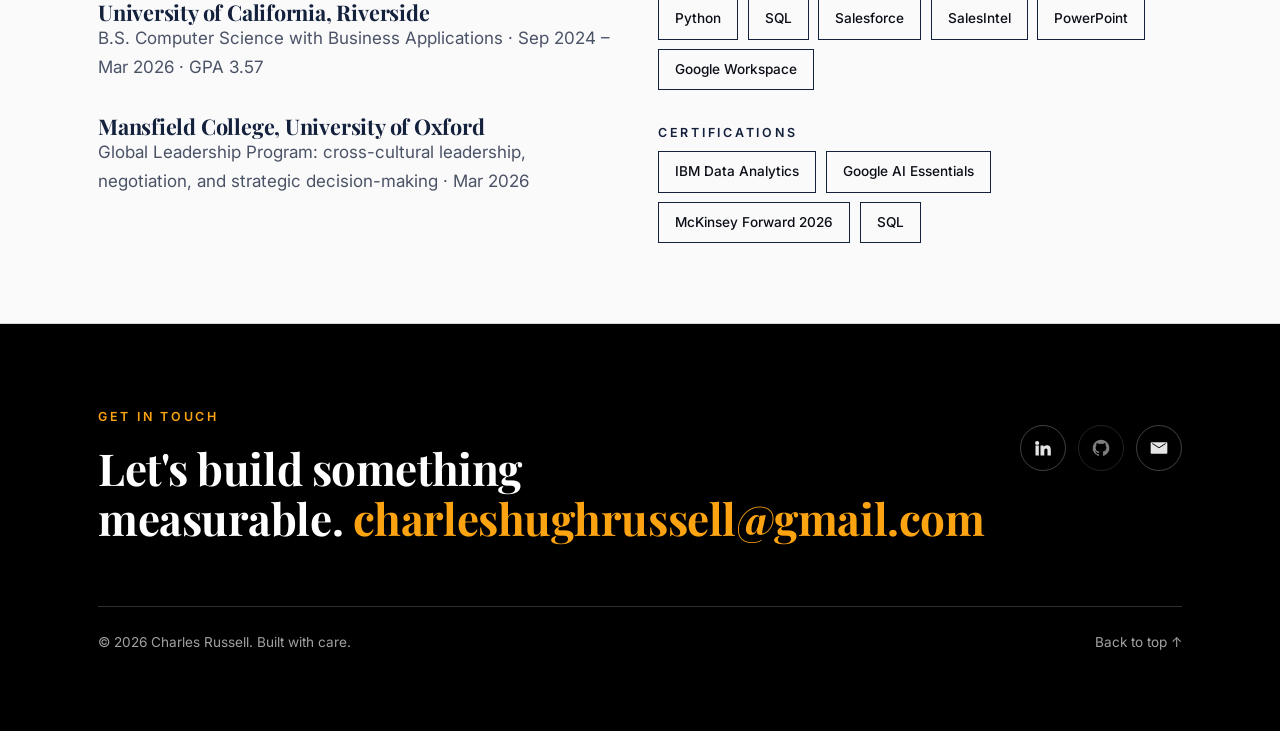
==== commit e6737359: "Add Nemko role, rename to Featured Work, refresh copy from new résumé - Add Nemko (Sales Support Int" ====
--- a/about.html
+++ b/about.html
@@ -22,7 +22,7 @@
       <nav class="main-nav" id="main-nav" aria-label="Primary">
         <ul>
           <li><a href="index.html">Home</a></li>
-          <li><a href="case-studies.html">Case Studies</a></li>
+          <li><a href="case-studies.html">Work</a></li>
           <li><a href="about.html" aria-current="page">About</a></li>
           <li><a href="insights.html">Insights</a></li>
           <li><a class="btn btn--ghost" href="Charles-Russell-Resume.pdf" target="_blank" rel="noopener">Résumé</a></li>
@@ -39,13 +39,13 @@
 
         <div class="about-grid mt-4">
           <div class="about-photo">
-            <img src="Headshot%20Image%20Website.JPG" alt="Portrait of Charles Russell" />
+            <img src="images/Headshot%20Image%20Website.JPG" alt="Portrait of Charles Russell" />
           </div>
           <div class="prose">
-            <p class="lede">I'm Charles Russell — a Managerial Economics student at UC Davis, a little obsessed with the space where people, data, and business decisions meet.</p>
-            <p>What gets me up in the morning is turning a messy, ambiguous problem into a clear recommendation someone can actually act on. As a Data &amp; Strategy consulting intern at Highlander Consulting Group, I've dug through two years of point-of-sale data to find the exact window when a promotion would land, mapped new markets for an AI hiring startup, and built a go-to-market strategy for a biotech spinout that took 2nd place at the UCR Blackstone LaunchPad Challenge.</p>
-            <p>I started out learning to code in Computer Science at UC Riverside, and I've been chasing the "why" behind the numbers ever since — because the sharpest analysis is useless if nobody's convinced by it. I care as much about the people behind the data as the data itself, and I love the moment a spreadsheet turns into a decision.</p>
-            <p>I'm looking for roles in strategy, analytics, and consulting where I can keep learning fast and turning evidence into impact. Outside of work, I'm an avid gardener — there's no shortcut to a good garden, only small, consistent effort and patient maintenance. I've come to believe that's where success comes from too: doing the hard thing, well, for a long time.</p>
+            <p class="lede">I'm Charles, a Managerial Economics student at UC Davis who likes the part of a project where the numbers finally start telling you what to do.</p>
+            <p>Most recently, I spent summer 2026 as a Sales Support Intern at Nemko USA, a global testing, inspection, and certification firm. I made my share of cold calls, but the part I'm proudest of is the lead-generation pipeline I built with Claude Code. It pulls prospects from the FCC's equipment authorization database, cleans them up, and scores them, and the sales team adopted it for ongoing prospecting. It also helped earn me a return offer for Summer 2027.</p>
+            <p>Before that, I spent eight months as a go-to-market consulting intern at Highlander Consulting Group, helping an AI hiring startup figure out which markets were actually worth chasing. I also led a market-entry analysis for a UCR biotech spinout that took 2nd place at the Blackstone LaunchPad Challenge. I started out in Computer Science at UC Riverside, which is probably why I reach for code the minute a task starts to feel repetitive.</p>
+            <p>I'm looking for roles in strategy, analytics, and consulting where I can keep learning fast. Outside of work, I garden. There's no shortcut to a good garden, just small, consistent effort and patient maintenance, and I've come to think that's where most success comes from too: doing the hard thing, well, for a long time.</p>
             <div class="mt-3">
               <a class="btn" href="Charles-Russell-Resume.pdf" target="_blank" rel="noopener">Download Résumé (PDF)</a>
             </div>
@@ -61,10 +61,16 @@
         <h2 class="section-title">Where I've worked</h2>
         <div class="timeline mt-4">
           <div class="tl-item">
-            <div class="tl-date">Oct 2025 – Present</div>
-            <h3>Consulting Intern — Data &amp; Strategy</h3>
+            <div class="tl-date">Jun 2026 – Sep 2026</div>
+            <h3>Sales Support Intern</h3>
+            <div class="org">Nemko USA · Carlsbad, CA</div>
+            <p>Kept the North American sales team supplied with qualified leads, building targeted prospect lists in Salesforce and SalesIntel and working the phones: 500+ new leads and 12 discovery meetings, two of which became closed projects. Built an automated lead-generation pipeline with Claude Code that scores prospects from the FCC equipment authorization database; the team adopted it for ongoing prospecting, and it helped earn a return offer for Summer 2027.</p>
+          </div>
+          <div class="tl-item">
+            <div class="tl-date">Oct 2025 – Jun 2026</div>
+            <h3>Consulting Intern — Go-to-Market &amp; Strategy</h3>
             <div class="org">Highlander Consulting Group · Riverside, CA</div>
-            <p>Delivered data-driven recommendations for two clients. Analyzed 24 months of POS data for a college-market QSR to pinpoint the highest-conversion window, recommending a promotional cadence that contributed to a 5–8% same-period sales increase; led market-expansion analysis for an AI hiring startup, identifying three new high-turnover verticals beyond its core base.</p>
+            <p>Delivered go-to-market recommendations for two clients: Sensiply, an AI hiring automation startup, and R&amp;B Tea Riverside, a college-market retail operator. Built a four-tier vertical prioritization matrix that steered Sensiply's pipeline away from food and hospitality toward home health and tourism, a better fit for its current services, and ran an AI-voice compliance analysis to show which verticals its outbound calling product could pursue safely.</p>
           </div>
           <div class="tl-item">
             <div class="tl-date">Aug 2024 – Oct 2025</div>
@@ -89,18 +95,21 @@
         <h2 class="section-title">Honors &amp; awards</h2>
         <div class="timeline mt-4">
           <div class="tl-item">
-            <div class="tl-date">2026</div>
-            <h3>2nd Place — UCR Blackstone LaunchPad Innovation Challenge</h3>
-            <div class="org">Go-to-market strategy for SensoryGen · $600 prize</div>
+            <div class="tl-date">UCR</div>
+            <h3>1st Place — Wells Fargo / Global Career Accelerator AI Pitch Competition</h3>
           </div>
           <div class="tl-item">
-            <div class="tl-date">Global</div>
+            <div class="tl-date">UCR</div>
+            <h3>2nd Place — Blackstone LaunchPad Innovation Challenge</h3>
+            <div class="org">Market-entry strategy for SensoryGen · $600 prize</div>
+          </div>
+          <div class="tl-item">
+            <div class="tl-date">UCR</div>
             <h3>2nd Place — Hult Prize Immigration Business Challenge</h3>
           </div>
           <div class="tl-item">
-            <div class="tl-date">Global</div>
-            <h3>Top 20 — Wells Fargo / Global Career Accelerator AI Pitch</h3>
-            <div class="org">Top 100 — Crocs / Global Career Accelerator Marketing Pitch</div>
+            <div class="tl-date">National</div>
+            <h3>Top 100 — Crocs / Global Career Accelerator Marketing Pitch Competition</h3>
           </div>
         </div>
       </div>
@@ -115,34 +124,36 @@
             <h2 class="section-title">Education</h2>
 
             <h3 style="margin-top:1.5rem">University of California, Davis</h3>
-            <p class="org" style="color:var(--muted)">B.S. Managerial Economics (Transfer) · Sept 2026 – June 2028</p>
+            <p class="org" style="color:var(--muted)">B.S. Managerial Economics (Transfer) · Sep 2026 – Jun 2028 (expected)</p>
 
             <h3>University of California, Riverside</h3>
-            <p class="org" style="color:var(--muted)">Computer Science with Business Applications · 2024 – 2026 · GPA 3.57</p>
+            <p class="org" style="color:var(--muted)">B.S. Computer Science with Business Applications · Sep 2024 – Mar 2026 · GPA 3.57</p>
 
             <h3>Mansfield College, University of Oxford</h3>
-            <p class="org" style="color:var(--muted)">Global Leadership Program · March 2026</p>
+            <p class="org" style="color:var(--muted)">Global Leadership Program: cross-cultural leadership, negotiation, and strategic decision-making · Mar 2026</p>
           </div>
           <div>
             <span class="eyebrow">Toolkit</span>
             <h2 class="section-title">Skills</h2>
             <div class="skills mt-3">
               <span class="skill-chip">Market Research</span>
-              <span class="skill-chip">Competitive Benchmarking</span>
-              <span class="skill-chip">Financial Analysis</span>
-              <span class="skill-chip">POS / Sales Data Analysis</span>
               <span class="skill-chip">Business Case Structuring</span>
+              <span class="skill-chip">Competitive Analysis</span>
+              <span class="skill-chip">Sales &amp; Pipeline Analysis</span>
               <span class="skill-chip">Excel</span>
-              <span class="skill-chip">Python (pandas)</span>
+              <span class="skill-chip">Python</span>
+              <span class="skill-chip">SQL</span>
+              <span class="skill-chip">Salesforce</span>
+              <span class="skill-chip">SalesIntel</span>
               <span class="skill-chip">PowerPoint</span>
-              <span class="skill-chip">Executive Presentations</span>
+              <span class="skill-chip">Google Workspace</span>
             </div>
             <p class="eyebrow eyebrow--navy mt-4" style="margin-bottom:0.5rem">Certifications</p>
             <div class="skills">
               <span class="skill-chip">IBM Data Analytics</span>
               <span class="skill-chip">Google AI Essentials</span>
-              <span class="skill-chip">Excel for Data Analysis</span>
-              <span class="skill-chip">Financial Accounting</span>
+              <span class="skill-chip">McKinsey Forward 2026</span>
+              <span class="skill-chip">SQL</span>
             </div>
           </div>
         </div>
--- a/css/style.css
+++ b/css/style.css
@@ -260,7 +260,7 @@
   color: var(--white);
   background:
     linear-gradient(180deg, rgba(20,33,61,0.72) 0%, rgba(0,0,0,0.78) 100%),
-    url("../hero.jpg") center/cover no-repeat;
+    url("../images/hero.jpg") center/cover no-repeat;
 }
 .hero-inner { padding-block: 5rem; max-width: 960px; }
 .hero-wave { font-size: 1.5rem; letter-spacing: 0.6rem; margin-bottom: 1.25rem; }
@@ -353,6 +353,9 @@
 .card-outcome { color: var(--muted); }
 .card-foot { margin-top: auto; padding-top: 0.5rem; }
 
+@media (max-width: 900px) {
+  .grid-3 { grid-template-columns: 1fr; }  /* three columns get cramped on tablets */
+}
 @media (max-width: 720px) {
   .grid-2, .grid-3 { grid-template-columns: 1fr; }
 }
